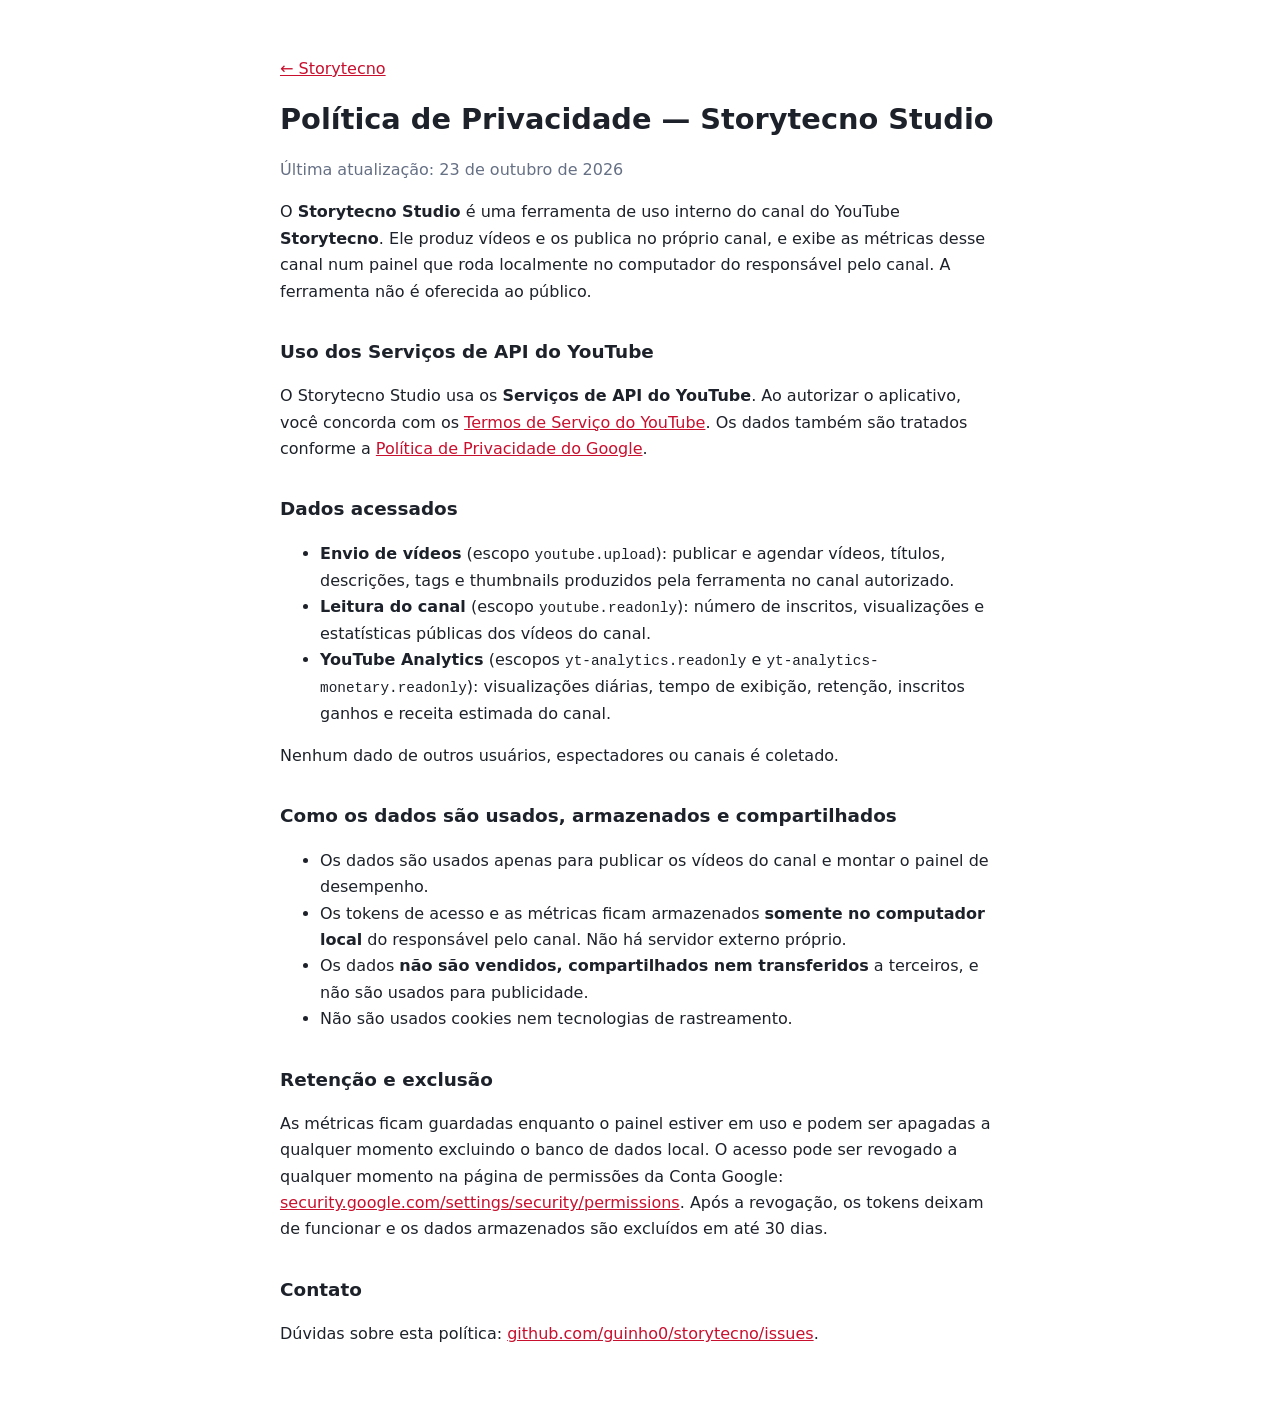
==== privacy.html @ e375d3b9 "Páginas públicas do Storytecno: política de privacidade e termos de serviço Co-Authored-By: Claude O" ====
<!doctype html>
<html lang="pt-BR">
<head>
<meta charset="utf-8">
<meta name="viewport" content="width=device-width, initial-scale=1">
<title>Política de Privacidade — Storytecno Studio</title>
<link rel="stylesheet" href="style.css">
</head>
<body>
<main>
<p><a href="index.html">← Storytecno</a></p>
<h1>Política de Privacidade — Storytecno Studio</h1>
<p class="muted">Última atualização: 23 de outubro de 2026</p>

<p>O <b>Storytecno Studio</b> é uma ferramenta de uso interno do canal do YouTube <b>Storytecno</b>.
Ele produz vídeos e os publica no próprio canal, e exibe as métricas desse canal num painel
que roda localmente no computador do responsável pelo canal. A ferramenta não é oferecida ao público.</p>

<h2>Uso dos Serviços de API do YouTube</h2>
<p>O Storytecno Studio usa os <b>Serviços de API do YouTube</b>. Ao autorizar o aplicativo, você concorda
com os <a href="https://www.youtube.com/t/terms">Termos de Serviço do YouTube</a>. Os dados também são
tratados conforme a <a href="https://policies.google.com/privacy">Política de Privacidade do Google</a>.</p>

<h2>Dados acessados</h2>
<ul>
  <li><b>Envio de vídeos</b> (escopo <code>youtube.upload</code>): publicar e agendar vídeos, títulos,
      descrições, tags e thumbnails produzidos pela ferramenta no canal autorizado.</li>
  <li><b>Leitura do canal</b> (escopo <code>youtube.readonly</code>): número de inscritos, visualizações
      e estatísticas públicas dos vídeos do canal.</li>
  <li><b>YouTube Analytics</b> (escopos <code>yt-analytics.readonly</code> e
      <code>yt-analytics-monetary.readonly</code>): visualizações diárias, tempo de exibição, retenção,
      inscritos ganhos e receita estimada do canal.</li>
</ul>
<p>Nenhum dado de outros usuários, espectadores ou canais é coletado.</p>

<h2>Como os dados são usados, armazenados e compartilhados</h2>
<ul>
  <li>Os dados são usados apenas para publicar os vídeos do canal e montar o painel de desempenho.</li>
  <li>Os tokens de acesso e as métricas ficam armazenados <b>somente no computador local</b> do
      responsável pelo canal. Não há servidor externo próprio.</li>
  <li>Os dados <b>não são vendidos, compartilhados nem transferidos</b> a terceiros, e não são usados
      para publicidade.</li>
  <li>Não são usados cookies nem tecnologias de rastreamento.</li>
</ul>

<h2>Retenção e exclusão</h2>
<p>As métricas ficam guardadas enquanto o painel estiver em uso e podem ser apagadas a qualquer momento
excluindo o banco de dados local. O acesso pode ser revogado a qualquer momento na página de
permissões da Conta Google:
<a href="https://security.google.com/settings/security/permissions">security.google.com/settings/security/permissions</a>.
Após a revogação, os tokens deixam de funcionar e os dados armazenados são excluídos em até 30 dias.</p>

<h2>Contato</h2>
<p>Dúvidas sobre esta política: <a href="https://github.com/guinho0/storytecno/issues">github.com/guinho0/storytecno/issues</a>.</p>
</main>
</body>
</html>
---- style.css ----
:root { color-scheme: light dark; --bg: #ffffff; --fg: #1d2129; --muted: #667085; --link: #c8102e; }
@media (prefers-color-scheme: dark) { :root { --bg: #0e1118; --fg: #e4e7ec; --muted: #98a2b3; --link: #ff5c74; } }
body { margin: 0; background: var(--bg); color: var(--fg); font: 16px/1.65 system-ui, -apple-system, "Segoe UI", sans-serif; }
main { max-width: 720px; margin: 0 auto; padding: 40px 16px 64px; }
h1 { font-size: 1.8rem; line-height: 1.25; }
h2 { font-size: 1.15rem; margin-top: 2rem; }
a { color: var(--link); }
code { font-size: .9em; }
.muted { color: var(--muted); }
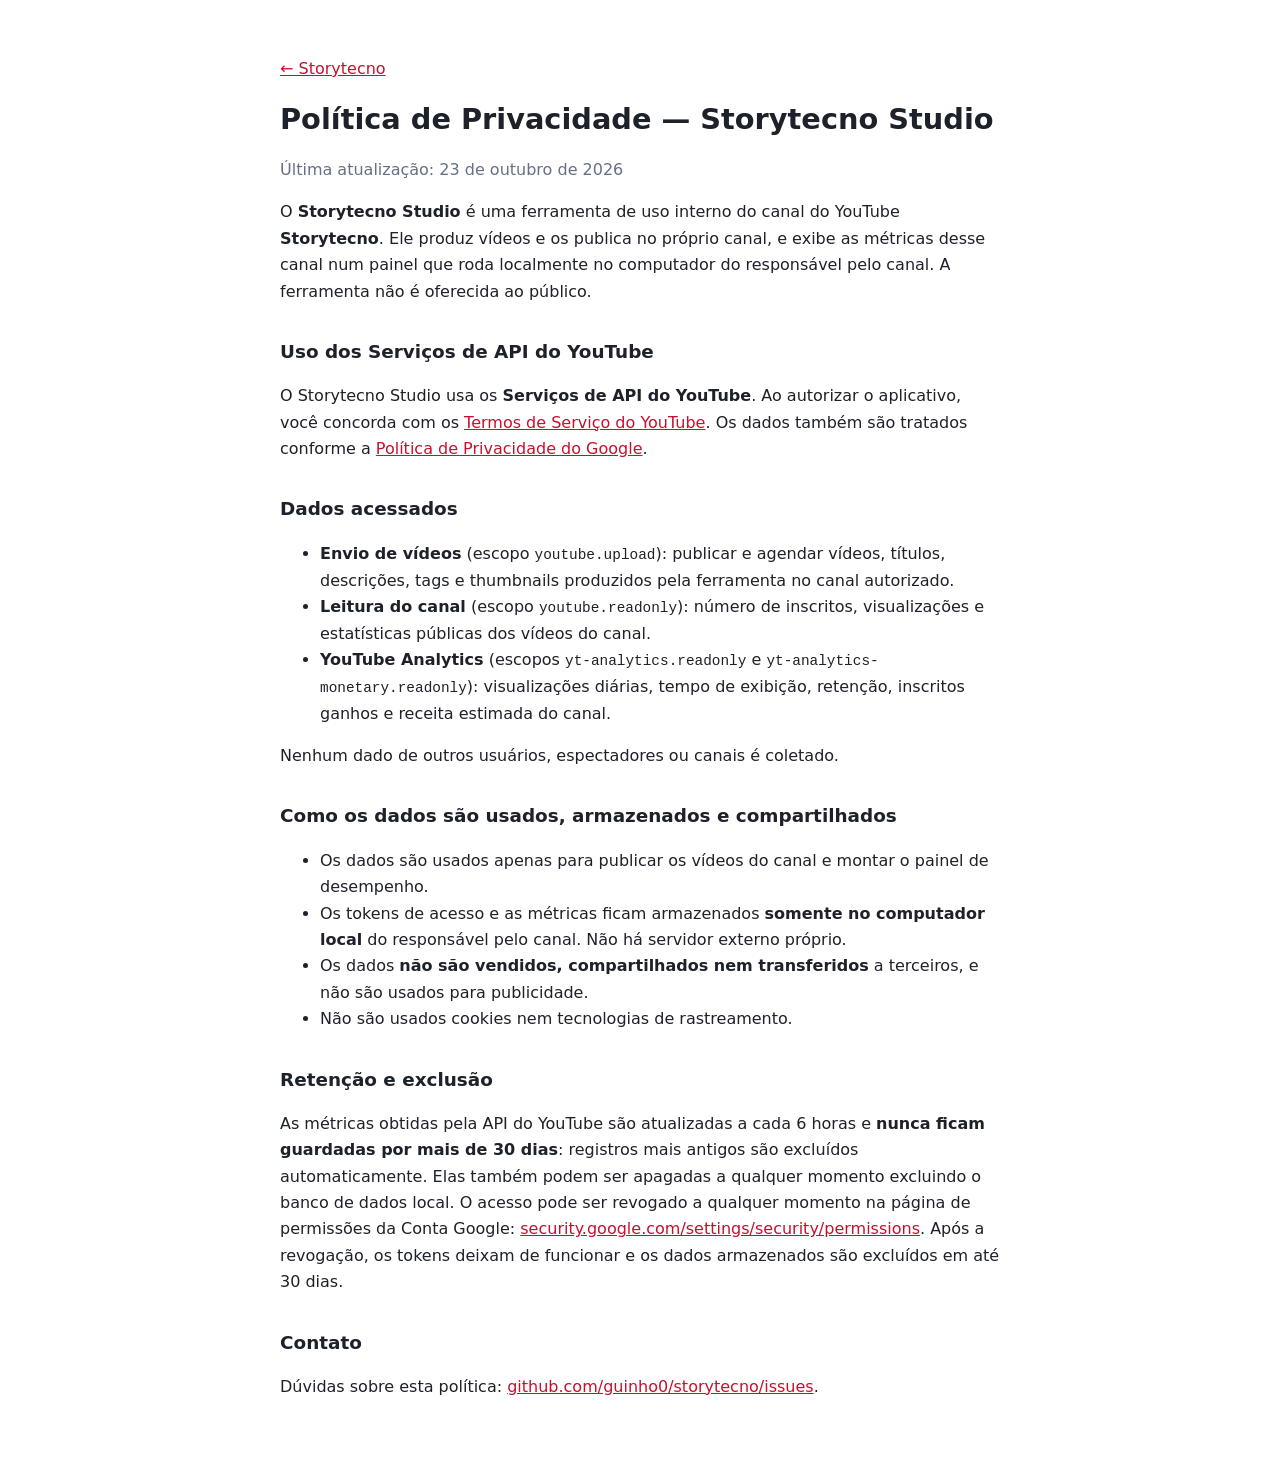
==== commit bff3bb11: "Versões em inglês, menção aos Serviços de API do YouTube e retenção de 30 dias Co-Authored-By: Claud" ====
--- a/privacy.html
+++ b/privacy.html
@@ -44,8 +44,9 @@
 </ul>
 
 <h2>Retenção e exclusão</h2>
-<p>As métricas ficam guardadas enquanto o painel estiver em uso e podem ser apagadas a qualquer momento
-excluindo o banco de dados local. O acesso pode ser revogado a qualquer momento na página de
+<p>As métricas obtidas pela API do YouTube são atualizadas a cada 6 horas e <b>nunca ficam guardadas por
+mais de 30 dias</b>: registros mais antigos são excluídos automaticamente. Elas também podem ser apagadas a
+qualquer momento excluindo o banco de dados local. O acesso pode ser revogado a qualquer momento na página de
 permissões da Conta Google:
 <a href="https://security.google.com/settings/security/permissions">security.google.com/settings/security/permissions</a>.
 Após a revogação, os tokens deixam de funcionar e os dados armazenados são excluídos em até 30 dias.</p>
